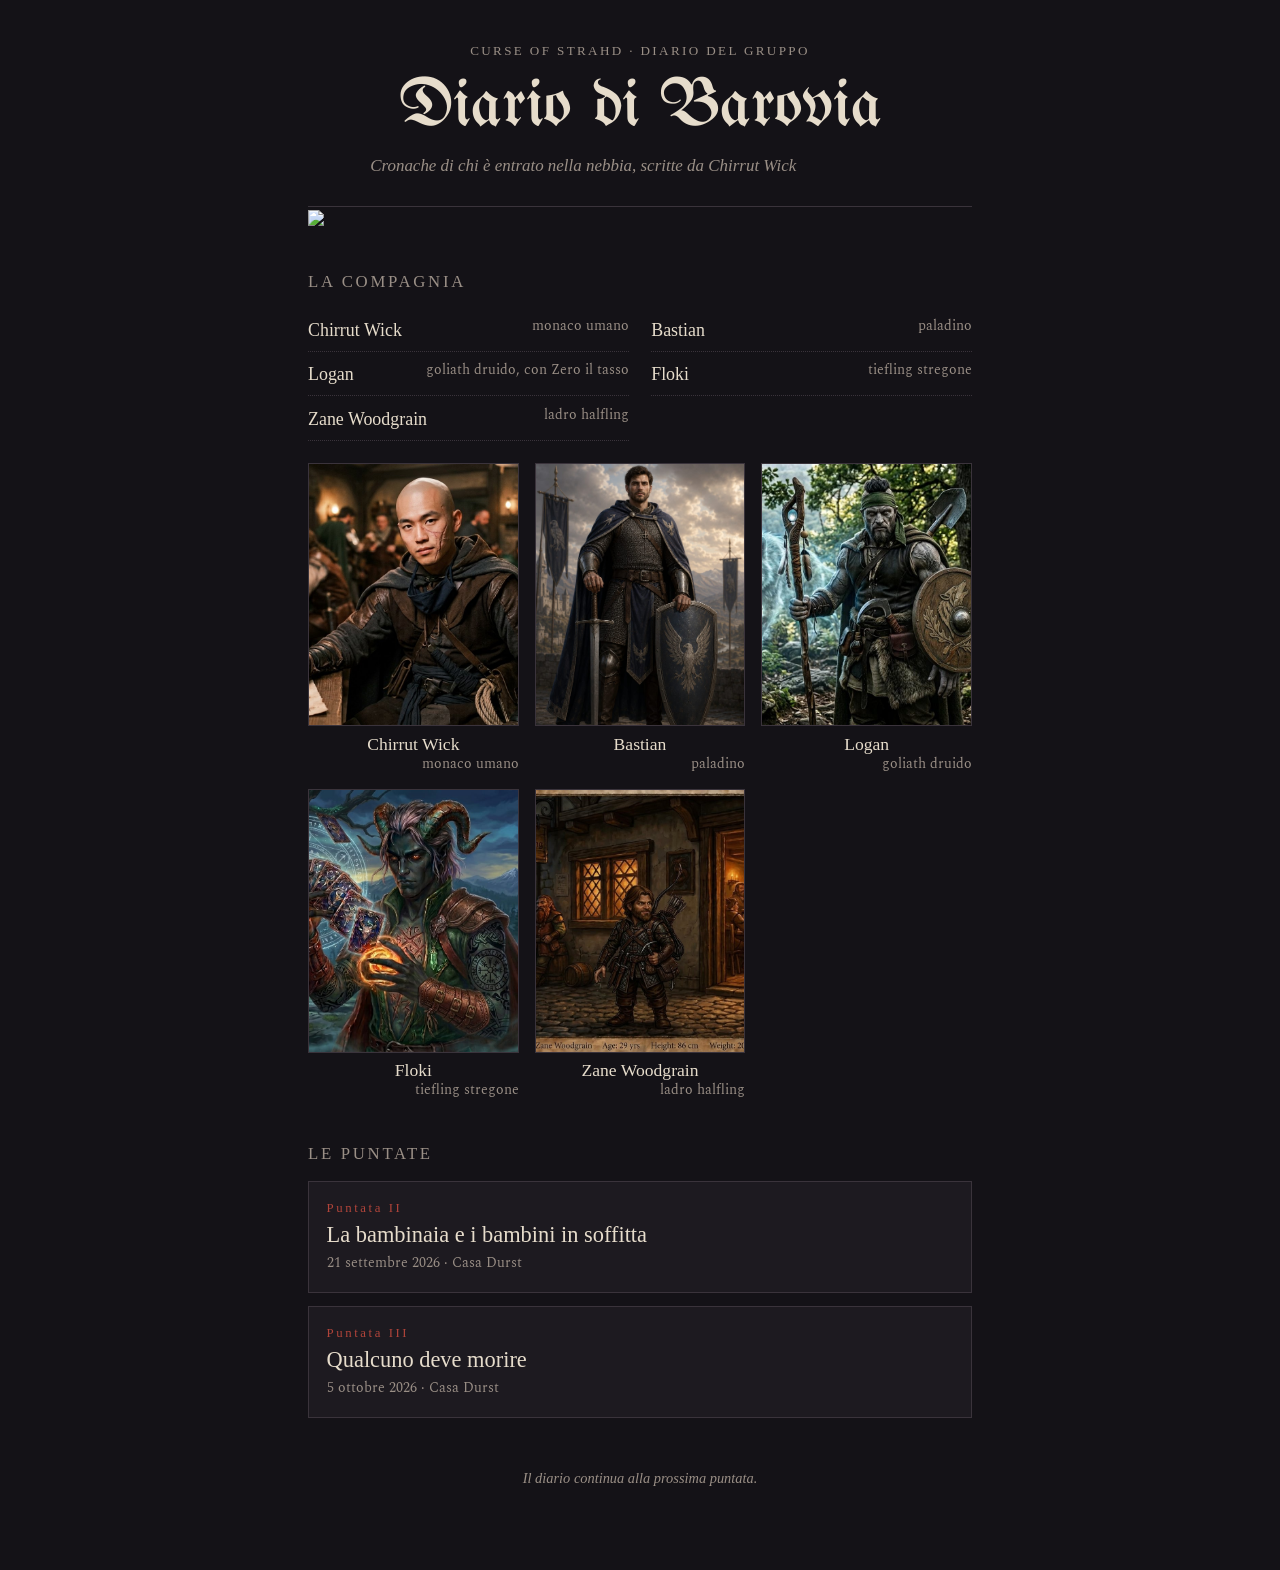
==== index.html @ d3b1a2f1 "Update index.html" ====
<!doctype html>
<html lang="it"><head><meta charset="utf-8"><meta name="viewport" content="width=device-width,initial-scale=1">
<title>Diario di Barovia</title>
<link rel="preconnect" href="https://fonts.googleapis.com">
<link rel="stylesheet" href="https://fonts.googleapis.com/css2?family=IM+Fell+English:ital@0;1&family=IM+Fell+English+SC&family=UnifrakturMaguntia&family=Spectral:ital,wght@0,400;0,600;1,400&display=swap">
<link rel="stylesheet" href="css/stile.css">
</head><body>
<div class="wrap">
  <header class="mast">
    <div class="eyebrow">Curse of Strahd · diario del gruppo</div>
    <h1>Diario di Barovia</h1>
    <p class="sub">Cronache di chi è entrato nella nebbia, scritte da Chirrut Wick</p>
  </header>

  <img src="https://encrypted-tbn0.gstatic.com/images?q=tbn:ANd9GcRXPYrxgi_lUupOevZ2qIyUKU7CnAfvV0_L8DEgRZUi1w&s=10"/>
  <!--figure class="plate"><canvas data-scene="house" aria-label="Illustrazione: una casa alta nella nebbia sotto la luna"></canvas>
    <figcaption>La Casa Durst, nel villaggio di Barovia</figcaption></figure-->

  <section class="cast" aria-labelledby="cast-h">
    <h2 id="cast-h">La compagnia</h2>
    <ul>
      <li><b>Chirrut Wick</b><span>monaco umano</span></li>
      <li><b>Bastian</b><span>paladino</span></li>
      <li><b>Logan</b><span>goliath druido, con Zero il tasso</span></li>
      <li><b>Floki</b><span>tiefling stregone</span></li>
      <li><b>Zane Woodgrain</b><span>ladro halfling</span></li>
    </ul>
    <div class="ritratti">
      <figure class="ritratto"><img src="img/chirrut.jpg" alt="Chirrut Wick, monaco umano dal capo rasato con una cicatrice sul volto, seduto in una taverna con dadi e una mappa" loading="lazy" style="object-position:57% 20%">
        <figcaption><b>Chirrut Wick</b><span>monaco umano</span></figcaption></figure>
      <figure class="ritratto"><img src="img/bastian.jpg" alt="Bastian, paladino in cotta di maglia e mantello blu, con spada e scudo con l'aquila" loading="lazy" style="object-position:50% 12%">
        <figcaption><b>Bastian</b><span>paladino</span></figcaption></figure>
      <figure class="ritratto"><img src="img/logan.jpg" alt="Logan, goliath con bastone intagliato e scudo con il lupo, accanto a uno spirito di lupo" loading="lazy" style="object-position:58% 20%">
        <figcaption><b>Logan</b><span>goliath druido</span></figcaption></figure>
      <figure class="ritratto"><img src="img/floki.jpg" alt="Floki, tiefling dalla pelle scura con corna ricurve, che tiene a ventaglio carte magiche e una fiamma nella mano" loading="lazy" style="object-position:66% 30%">
        <figcaption><b>Floki</b><span>tiefling stregone</span></figcaption></figure>
      <figure class="ritratto"><img src="img/zane.jpg" alt="Zane Woodgrain, piccolo ladro halfling con arco e pugnali, davanti a una taverna" loading="lazy" style="object-position:51% 45%">
        <figcaption><b>Zane Woodgrain</b><span>ladro halfling</span></figcaption></figure>
    </div>
  </section>

  <section class="toc-wrap" aria-labelledby="toc-h">
    <h2 id="toc-h">Le puntate</h2>
    <ol class="toc">
      <li><a href="puntata-02.html"><span class="n">Puntata II</span><span class="t">La bambinaia e i bambini in soffitta</span><span class="d">21 settembre 2026 · Casa Durst</span></a></li>
      <li><a href="puntata-03.html"><span class="n">Puntata III</span><span class="t">Qualcuno deve morire</span><span class="d">5 ottobre 2026 · Casa Durst</span></a></li>
    </ol>
  </section>

  <footer>Il diario continua alla prossima puntata.</footer>
</div>
<script src="js/tavole.js"></script>
</body></html>
---- css/stile.css ----
/* Layout: a single candlelit column, like a bound journal; each session is a chapter with painted plates between its scenes. Committed dark look. */
:root{
  --night:#141217;      /* page ground */
  --vellum:#1d1a20;     /* raised panels */
  --ink:#e6dccb;        /* body text, aged paper */
  --ash:#9a8f86;        /* secondary text */
  --blood:#b0443a;      /* single accent: deaths, chants */
  --candle:#d9a75a;     /* warm highlights, links */
  --rule:#3a333b;
  --f-display:"IM Fell English SC","IM Fell English",Georgia,serif;
  --f-frak:"UnifrakturMaguntia","IM Fell English",Georgia,serif;
  --f-body:"Spectral",Georgia,"Times New Roman",serif;
  --f-ital:"IM Fell English",Georgia,serif;
  color-scheme:dark;
}
*{box-sizing:border-box}
body{background:var(--night);color:var(--ink);font-family:var(--f-body);font-size:1.06rem;line-height:1.7;margin:0}
.wrap{max-width:44rem;margin:0 auto;padding-inline:20px;padding-block:2.5rem 5rem}
a{color:var(--candle)}
:focus-visible{outline:2px solid var(--candle);outline-offset:3px}

header.mast{text-align:center;display:grid;gap:.4rem;padding-bottom:1.6rem;border-bottom:1px solid var(--rule)}
.eyebrow{font-family:var(--f-display);letter-spacing:.18em;font-size:.82rem;color:var(--ash);text-transform:uppercase}
h1{font-family:var(--f-frak);font-weight:400;font-size:clamp(2.6rem,9vw,4.2rem);line-height:1.05;margin:.2rem 0;color:var(--ink);text-wrap:balance}
.sub{font-family:var(--f-ital);font-style:italic;color:var(--ash);margin:0}

.plate{margin:1.8rem 0;display:grid;gap:.45rem}
.plate canvas{width:100%;max-width:100%;aspect-ratio:16/7;display:block;border:1px solid var(--rule);background:#0c0b0e}
.plate img{width:100%;max-width:100%;height:auto;display:block;border:1px solid var(--rule)}
.plate figcaption{font-family:var(--f-ital);font-style:italic;font-size:.9rem;color:var(--ash);text-align:center}


section.cast{margin:2rem 0 1rem}
h2{font-family:var(--f-display);font-weight:400;font-size:1.05rem;letter-spacing:.16em;text-transform:uppercase;color:var(--ash);margin:0 0 .8rem}
.cast ul{list-style:none;padding:0;margin:0;display:grid;grid-template-columns:repeat(auto-fit,minmax(13rem,1fr));gap:.1rem 1.4rem}
.cast li{display:flex;justify-content:space-between;gap:1rem;border-bottom:1px dotted var(--rule);padding:.35rem 0}
.cast b{font-family:var(--f-ital);font-weight:400;font-size:1.12rem}
.cast span{color:var(--ash);font-size:.88rem;text-align:right}

article.chapter{margin-top:3.5rem;scroll-margin-top:4rem}
.ch-head{text-align:center;display:grid;gap:.2rem;margin-bottom:1rem}
.ch-num{font-family:var(--f-display);letter-spacing:.2em;color:var(--blood);font-size:.9rem}
.ch-head h3{font-family:var(--f-ital);font-weight:400;font-size:clamp(1.8rem,5.5vw,2.4rem);line-height:1.15;margin:0;text-wrap:balance}
.ch-date{font-family:var(--f-ital);font-style:italic;color:var(--ash)}
h4{font-family:var(--f-display);font-weight:400;font-size:1.2rem;letter-spacing:.06em;color:var(--candle);margin:2rem 0 .3rem}
p{margin:.5rem 0 1rem;max-width:65ch}
.chapter > p.first::first-letter,.chapter .lead::first-letter{font-family:var(--f-frak);float:left;font-size:3.6rem;line-height:.85;padding:.35rem .5rem 0 0;color:var(--blood)}
ul.visions{list-style:none;padding:0;margin:.4rem 0 1.2rem;display:grid;gap:.35rem}
ul.visions li{padding-left:1.4rem;position:relative}
ul.visions li::before{content:"✦";position:absolute;left:0;color:var(--candle);font-size:.75rem;top:.35rem}
blockquote.chant{margin:1.4rem 0;padding:.9rem 1.2rem;background:var(--vellum);border-left:2px solid var(--blood);font-family:var(--f-ital);font-style:italic;font-size:1.2rem;color:var(--ink)}
blockquote.chant small{display:block;font-family:var(--f-display);font-style:normal;font-size:.75rem;letter-spacing:.16em;color:var(--ash);margin-top:.3rem}
.fall{color:var(--blood);font-weight:600}
.orn{text-align:center;color:var(--rule);letter-spacing:1em;margin:3rem 0 0;font-size:1.1rem}
footer{margin-top:3rem;text-align:center;color:var(--ash);font-family:var(--f-ital);font-style:italic;font-size:.9rem}
@media (max-width:480px){body{font-size:1rem}.plate canvas{aspect-ratio:16/9}}

/* barra e navigazione tra i capitoli */
.topbar{display:flex;justify-content:space-between;align-items:baseline;gap:1rem;flex-wrap:wrap;border-bottom:1px solid var(--rule);padding-bottom:.8rem}
.topbar a{font-family:var(--f-display);letter-spacing:.08em;text-decoration:none}
.topbar span{font-family:var(--f-ital);font-style:italic;color:var(--ash)}
.pager{display:grid;grid-template-columns:1fr 1fr;gap:1rem;margin-top:3rem;border-top:1px solid var(--rule);padding-top:1.2rem}
.pager a{display:grid;gap:.1rem;text-decoration:none;color:var(--ink);padding:.6rem .8rem;border:1px solid var(--rule)}
.pager a:hover{border-color:var(--candle)}
.pager a.next{text-align:right;grid-column:2}
.pager small{font-family:var(--f-display);letter-spacing:.14em;color:var(--ash);font-size:.75rem}
.pager b{font-family:var(--f-ital);font-weight:400;font-size:1.1rem}
/* indice dei capitoli */
ol.toc{list-style:none;padding:0;margin:0;display:grid;gap:.8rem}
ol.toc a{display:grid;gap:.15rem;text-decoration:none;color:var(--ink);padding:1rem 1.1rem;background:var(--vellum);border:1px solid var(--rule)}
ol.toc a:hover{border-color:var(--candle)}
ol.toc .n{font-family:var(--f-display);letter-spacing:.2em;color:var(--blood);font-size:.8rem}
ol.toc .t{font-family:var(--f-ital);font-size:1.4rem;line-height:1.2}
ol.toc .d{color:var(--ash);font-size:.9rem}
section.toc-wrap{margin-top:2.5rem}
.chapter:first-of-type{margin-top:2rem}
/* galleria dei ritratti */
.ritratti{display:grid;grid-template-columns:repeat(auto-fit,minmax(10rem,1fr));gap:1rem;margin-top:1.4rem}
.ritratto{margin:0;display:grid;gap:.4rem}
.ritratto img{width:100%;max-width:100%;aspect-ratio:4/5;object-fit:cover;display:block;border:1px solid var(--rule)}
.ritratto figcaption{display:grid;text-align:center;line-height:1.3}
.ritratto b{font-family:var(--f-ital);font-weight:400;font-size:1.1rem}
.ritratto span{color:var(--ash);font-size:.85rem}
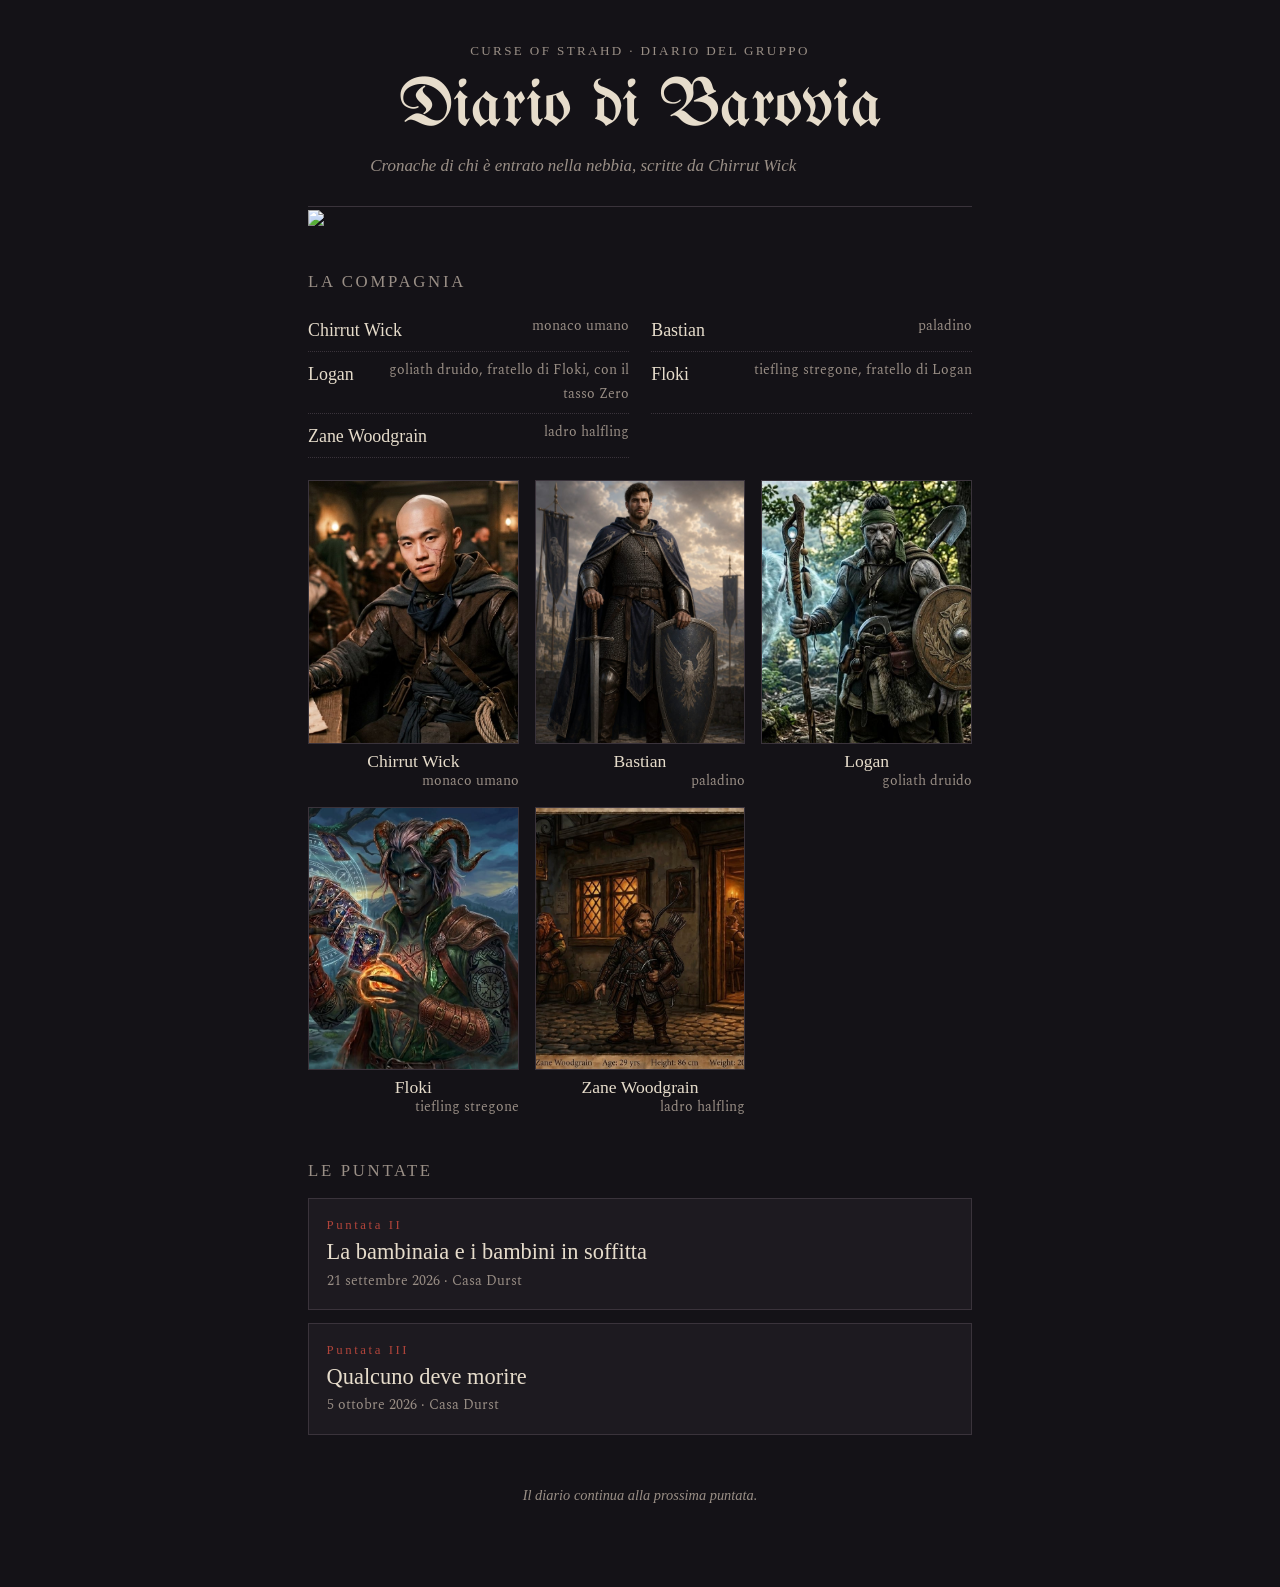
==== commit 34add237: "Floki morto e tornato; Floki e Logan fratelli Co-Authored-By: Claude Opus 5.5 <noreply@anthropic.com" ====
--- a/index.html
+++ b/index.html
@@ -21,8 +21,8 @@
     <ul>
       <li><b>Chirrut Wick</b><span>monaco umano</span></li>
       <li><b>Bastian</b><span>paladino</span></li>
-      <li><b>Logan</b><span>goliath druido, con Zero il tasso</span></li>
-      <li><b>Floki</b><span>tiefling stregone</span></li>
+      <li><b>Logan</b><span>goliath druido, fratello di Floki, con il tasso Zero</span></li>
+      <li><b>Floki</b><span>tiefling stregone, fratello di Logan</span></li>
       <li><b>Zane Woodgrain</b><span>ladro halfling</span></li>
     </ul>
     <div class="ritratti">
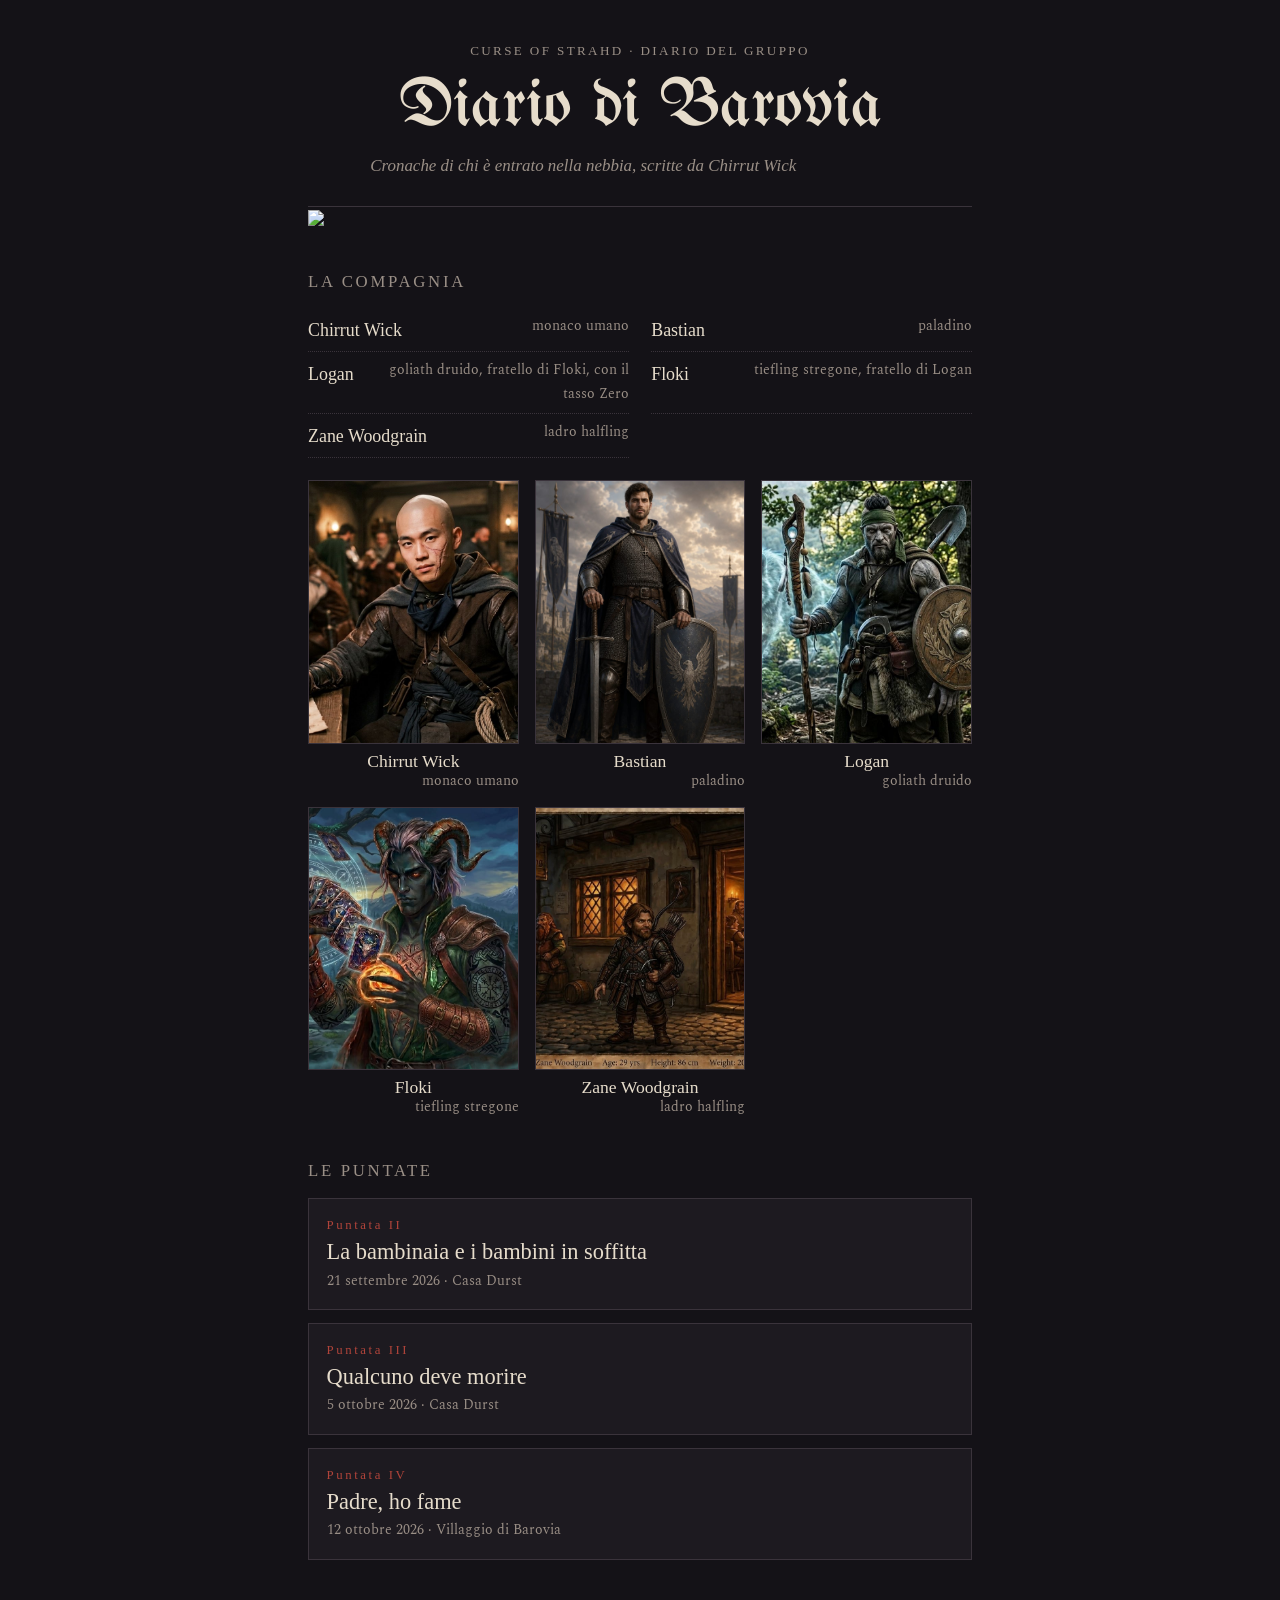
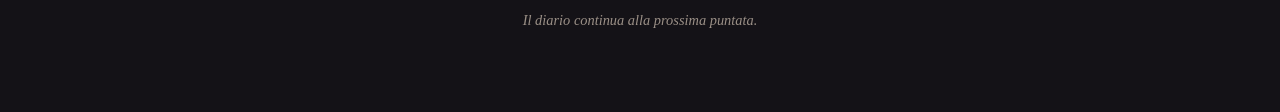
==== commit 55106a5c: "Aggiunge la puntata IV: Padre, ho fame Co-Authored-By: Claude Opus 5.5 <noreply@anthropic.com> Claud" ====
--- a/index.html
+++ b/index.html
@@ -44,6 +44,7 @@
     <ol class="toc">
       <li><a href="puntata-02.html"><span class="n">Puntata II</span><span class="t">La bambinaia e i bambini in soffitta</span><span class="d">21 settembre 2026 · Casa Durst</span></a></li>
       <li><a href="puntata-03.html"><span class="n">Puntata III</span><span class="t">Qualcuno deve morire</span><span class="d">5 ottobre 2026 · Casa Durst</span></a></li>
+      <li><a href="puntata-04.html"><span class="n">Puntata IV</span><span class="t">Padre, ho fame</span><span class="d">12 ottobre 2026 · Villaggio di Barovia</span></a></li>
     </ol>
   </section>
 
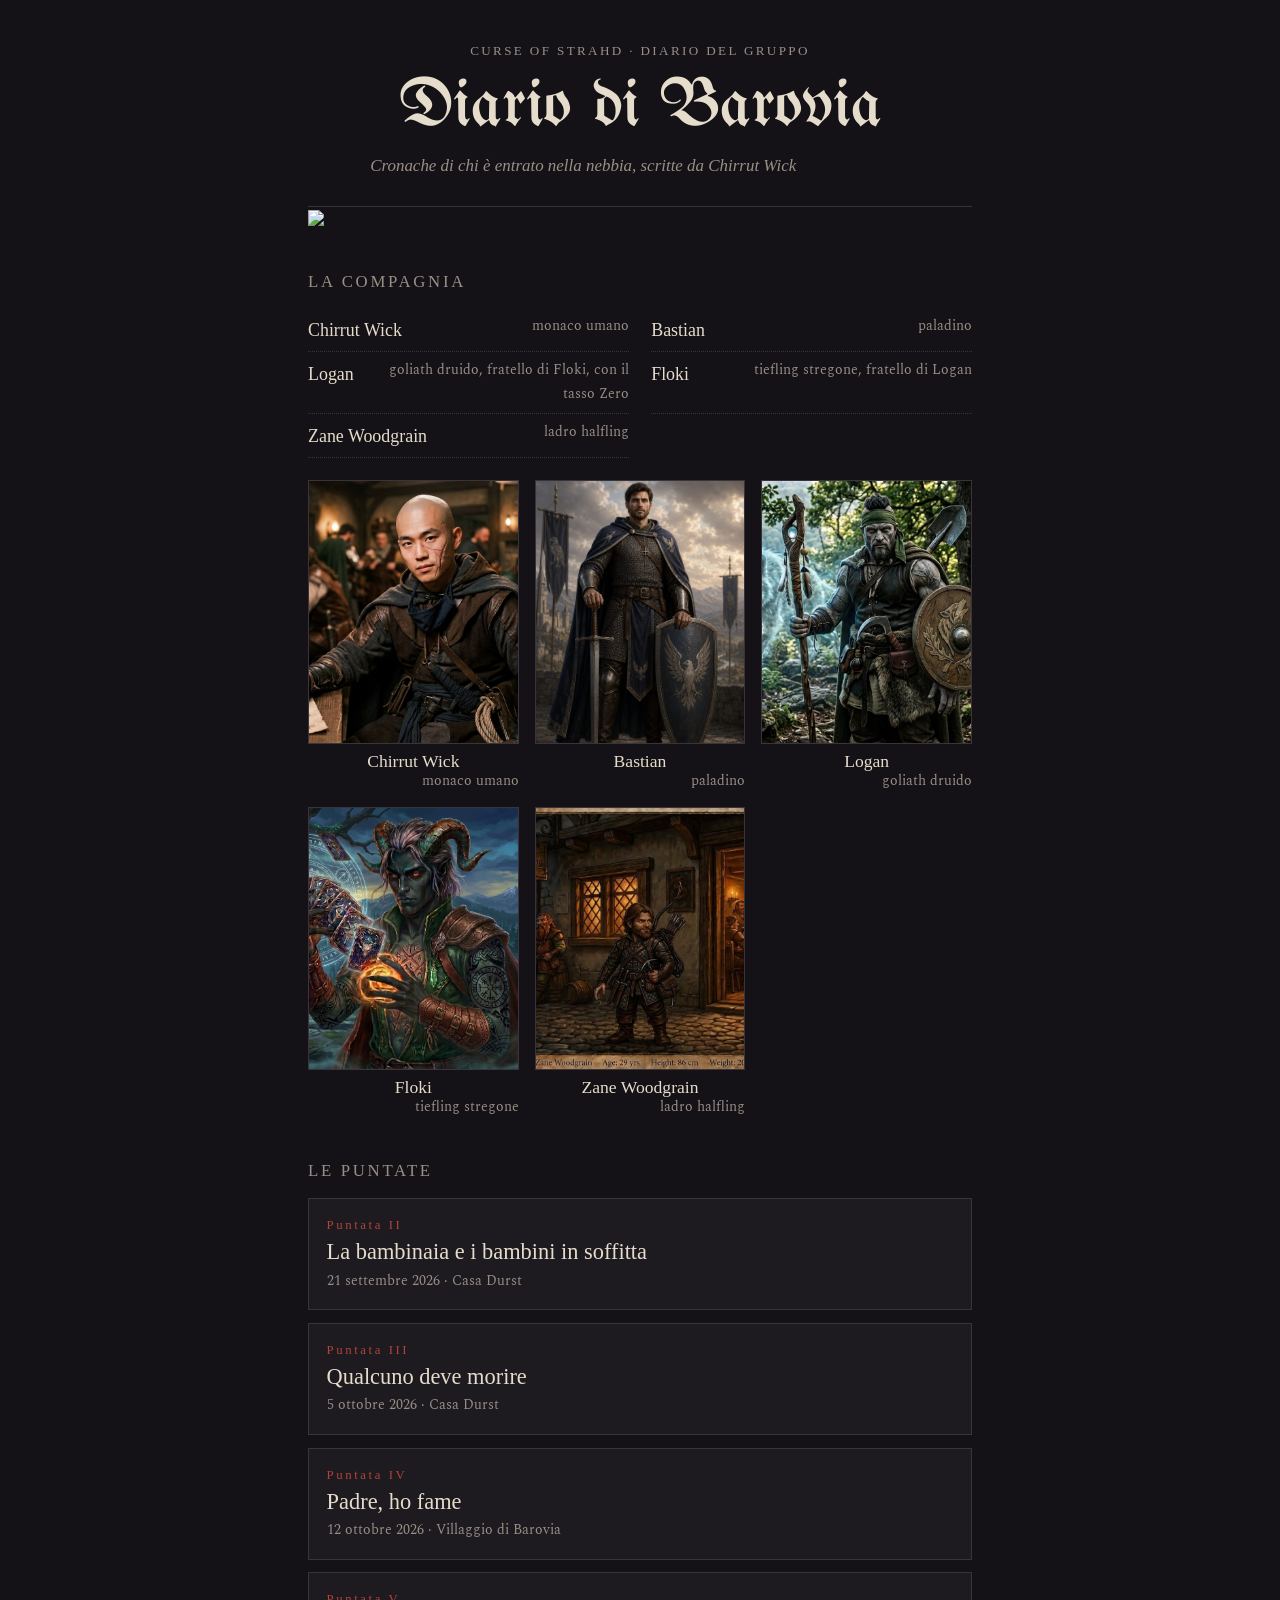
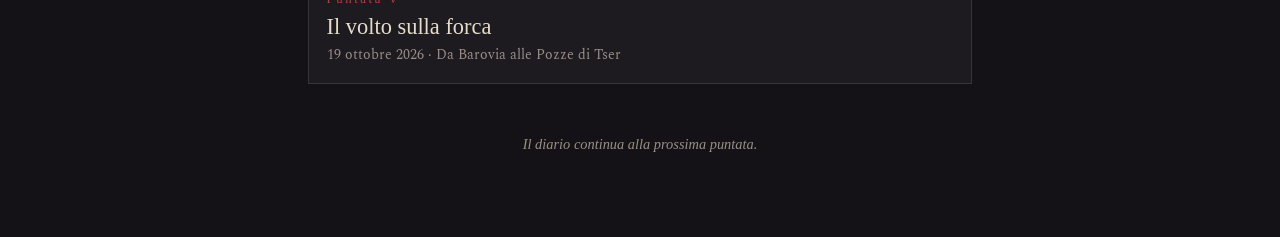
==== commit 4e120344: "Puntata V: Il volto sulla forca Co-Authored-By: Claude Opus 5.5 <noreply@anthropic.com> Claude-Sessi" ====
--- a/index.html
+++ b/index.html
@@ -45,6 +45,7 @@
       <li><a href="puntata-02.html"><span class="n">Puntata II</span><span class="t">La bambinaia e i bambini in soffitta</span><span class="d">21 settembre 2026 · Casa Durst</span></a></li>
       <li><a href="puntata-03.html"><span class="n">Puntata III</span><span class="t">Qualcuno deve morire</span><span class="d">5 ottobre 2026 · Casa Durst</span></a></li>
       <li><a href="puntata-04.html"><span class="n">Puntata IV</span><span class="t">Padre, ho fame</span><span class="d">12 ottobre 2026 · Villaggio di Barovia</span></a></li>
+      <li><a href="puntata-05.html"><span class="n">Puntata V</span><span class="t">Il volto sulla forca</span><span class="d">19 ottobre 2026 · Da Barovia alle Pozze di Tser</span></a></li>
     </ol>
   </section>
 
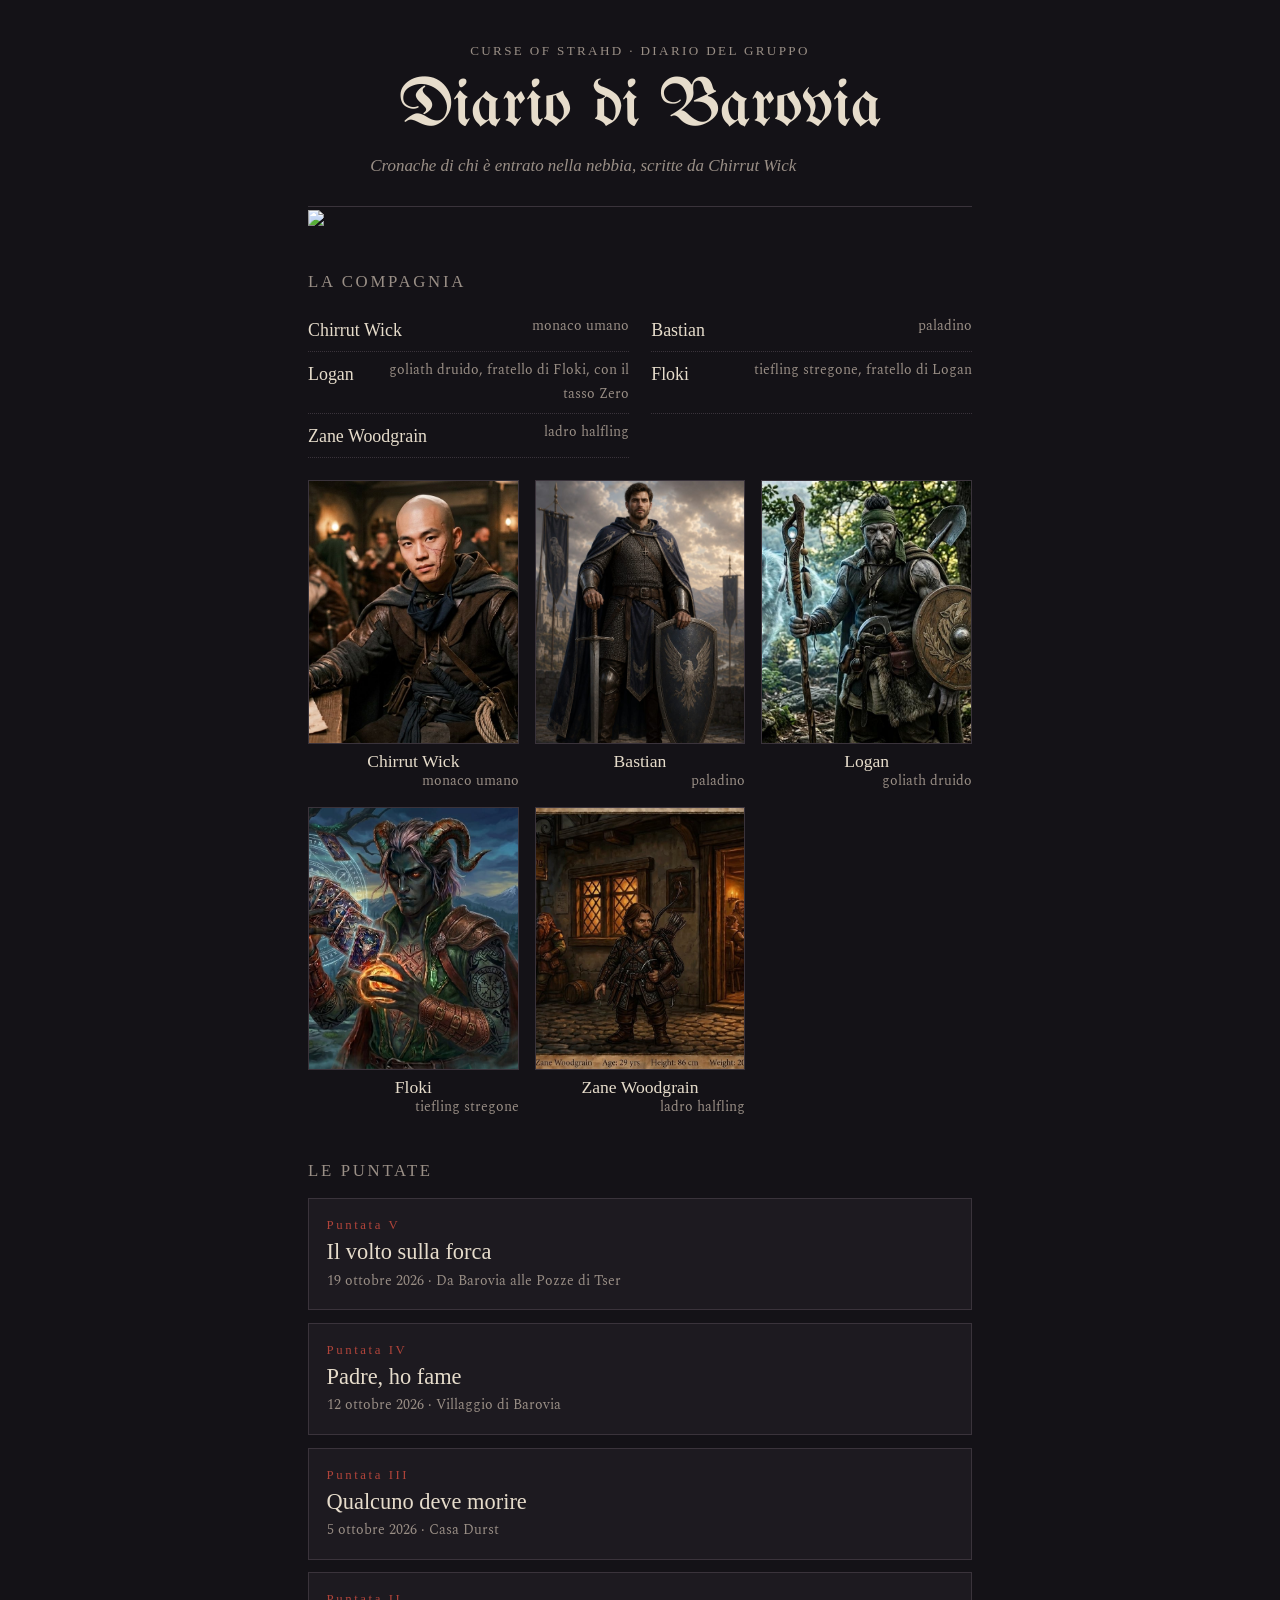
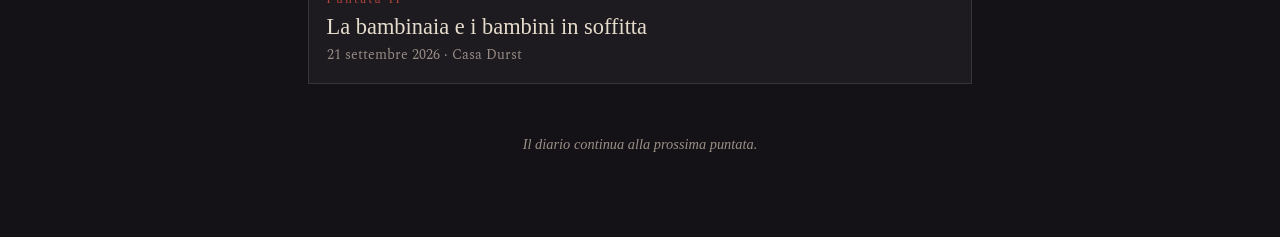
==== commit ca4b6d84: "Indice: puntate in ordine decrescente Co-Authored-By: Claude Opus 5.5 <noreply@anthropic.com> Claude" ====
--- a/index.html
+++ b/index.html
@@ -41,11 +41,11 @@
 
   <section class="toc-wrap" aria-labelledby="toc-h">
     <h2 id="toc-h">Le puntate</h2>
-    <ol class="toc">
+    <ol class="toc" reversed>
+      <li><a href="puntata-05.html"><span class="n">Puntata V</span><span class="t">Il volto sulla forca</span><span class="d">19 ottobre 2026 · Da Barovia alle Pozze di Tser</span></a></li>
+      <li><a href="puntata-04.html"><span class="n">Puntata IV</span><span class="t">Padre, ho fame</span><span class="d">12 ottobre 2026 · Villaggio di Barovia</span></a></li>
+      <li><a href="puntata-03.html"><span class="n">Puntata III</span><span class="t">Qualcuno deve morire</span><span class="d">5 ottobre 2026 · Casa Durst</span></a></li>
       <li><a href="puntata-02.html"><span class="n">Puntata II</span><span class="t">La bambinaia e i bambini in soffitta</span><span class="d">21 settembre 2026 · Casa Durst</span></a></li>
-      <li><a href="puntata-03.html"><span class="n">Puntata III</span><span class="t">Qualcuno deve morire</span><span class="d">5 ottobre 2026 · Casa Durst</span></a></li>
-      <li><a href="puntata-04.html"><span class="n">Puntata IV</span><span class="t">Padre, ho fame</span><span class="d">12 ottobre 2026 · Villaggio di Barovia</span></a></li>
-      <li><a href="puntata-05.html"><span class="n">Puntata V</span><span class="t">Il volto sulla forca</span><span class="d">19 ottobre 2026 · Da Barovia alle Pozze di Tser</span></a></li>
     </ol>
   </section>
 
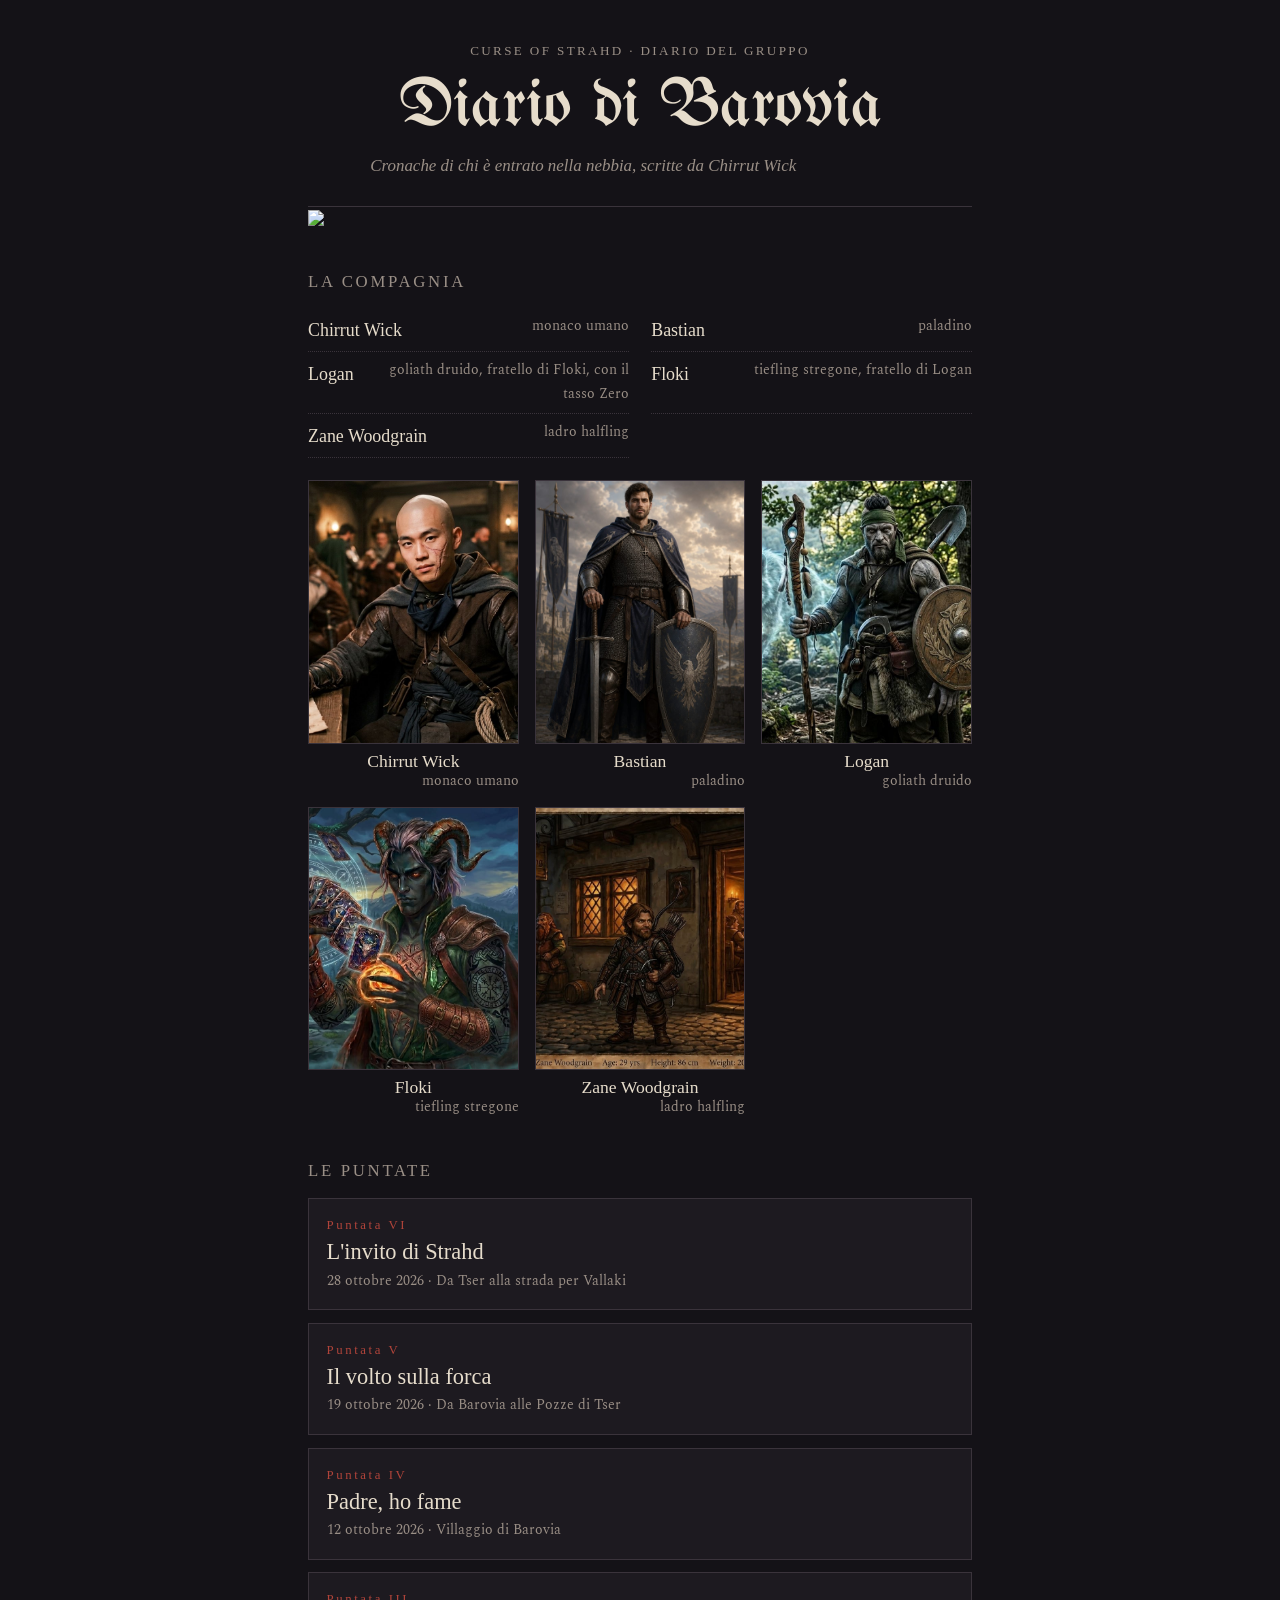
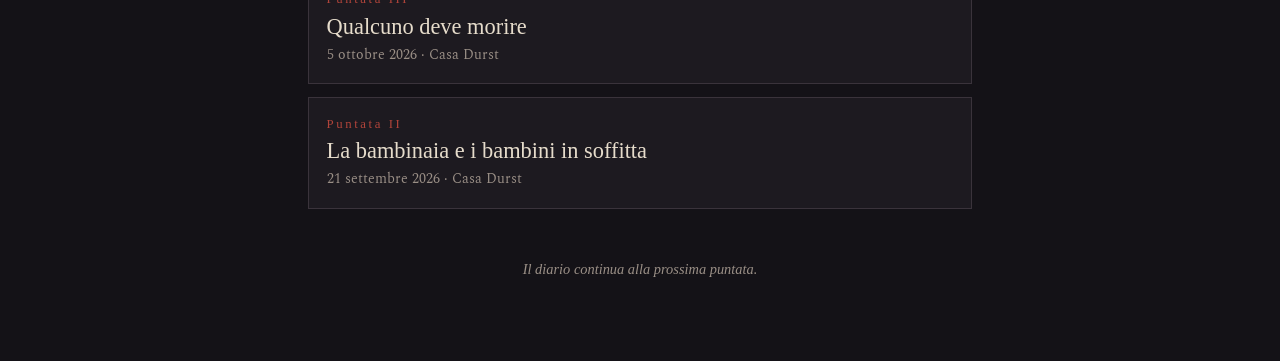
==== commit 46eacd87: "Puntata VI: L'invito di Strahd Co-Authored-By: Claude Opus 5.5 <noreply@anthropic.com> Claude-Sessio" ====
--- a/index.html
+++ b/index.html
@@ -42,6 +42,7 @@
   <section class="toc-wrap" aria-labelledby="toc-h">
     <h2 id="toc-h">Le puntate</h2>
     <ol class="toc" reversed>
+      <li><a href="puntata-06.html"><span class="n">Puntata VI</span><span class="t">L'invito di Strahd</span><span class="d">28 ottobre 2026 · Da Tser alla strada per Vallaki</span></a></li>
       <li><a href="puntata-05.html"><span class="n">Puntata V</span><span class="t">Il volto sulla forca</span><span class="d">19 ottobre 2026 · Da Barovia alle Pozze di Tser</span></a></li>
       <li><a href="puntata-04.html"><span class="n">Puntata IV</span><span class="t">Padre, ho fame</span><span class="d">12 ottobre 2026 · Villaggio di Barovia</span></a></li>
       <li><a href="puntata-03.html"><span class="n">Puntata III</span><span class="t">Qualcuno deve morire</span><span class="d">5 ottobre 2026 · Casa Durst</span></a></li>
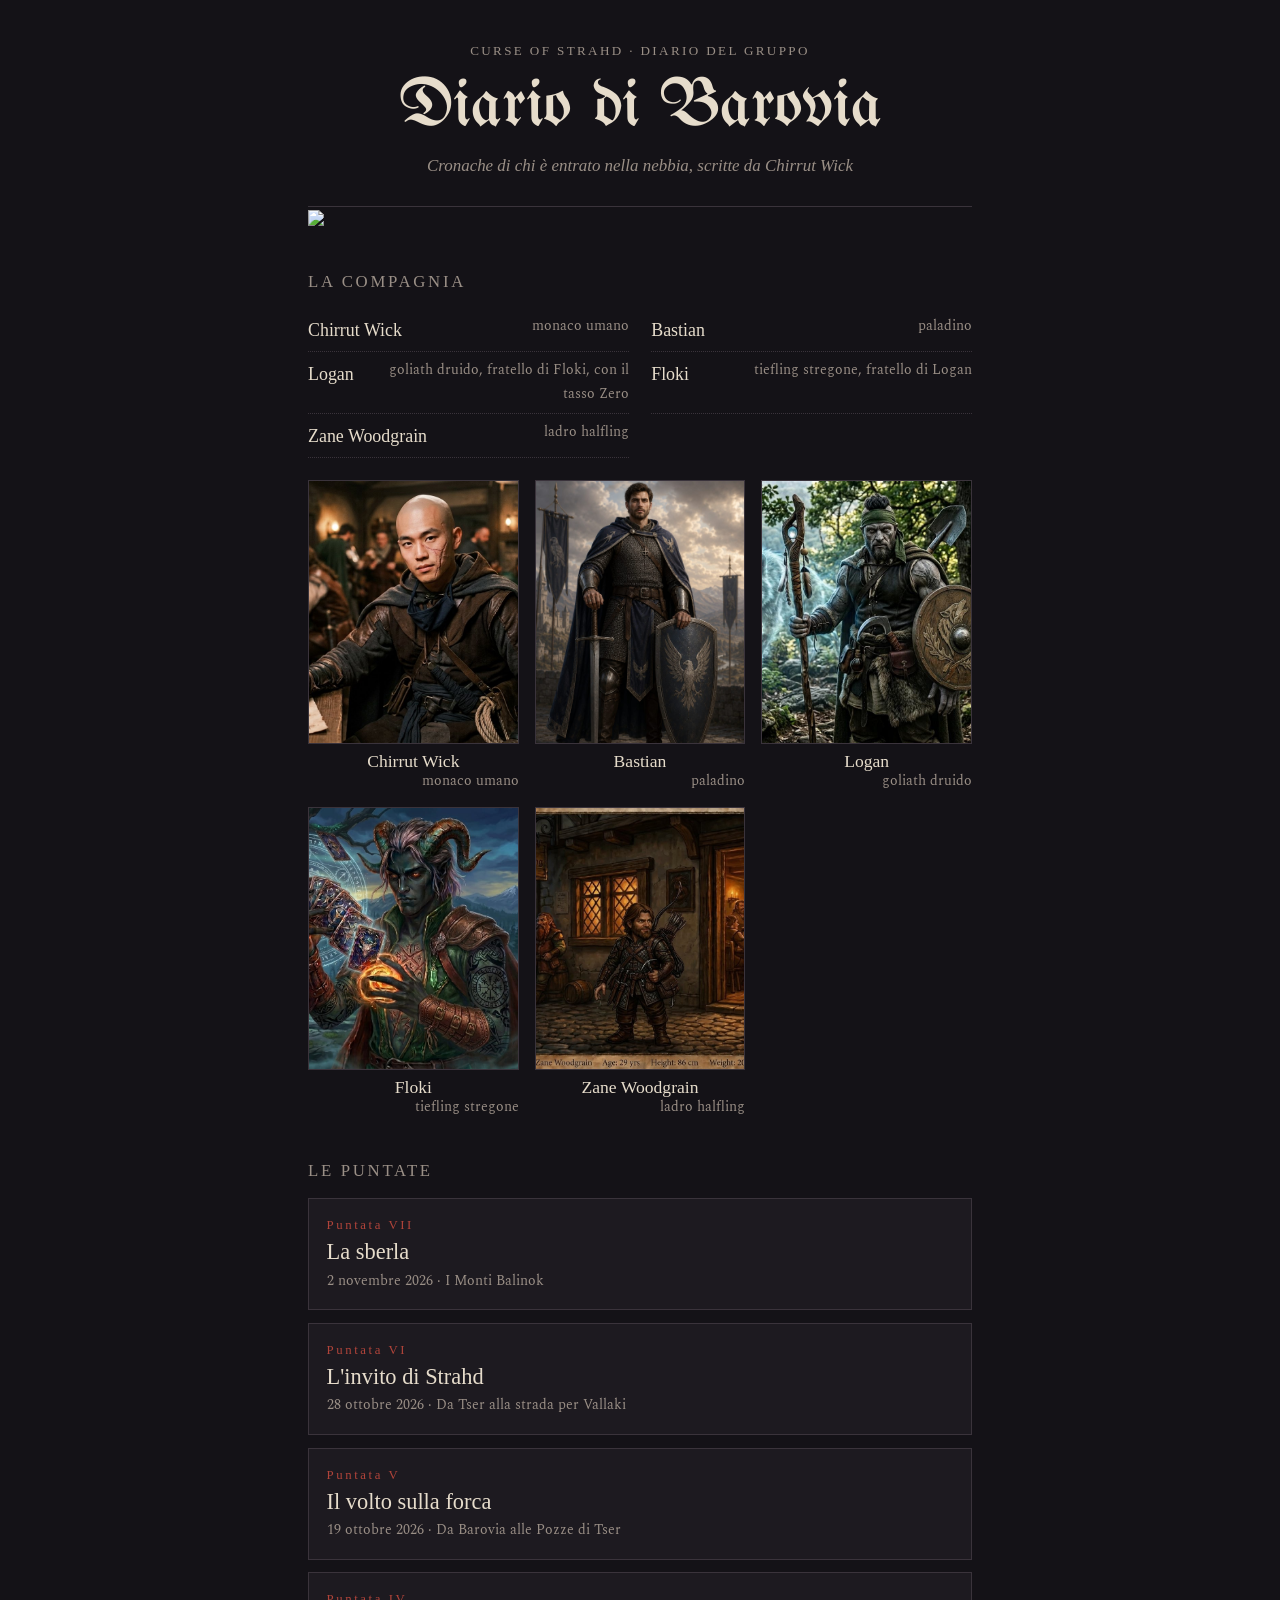
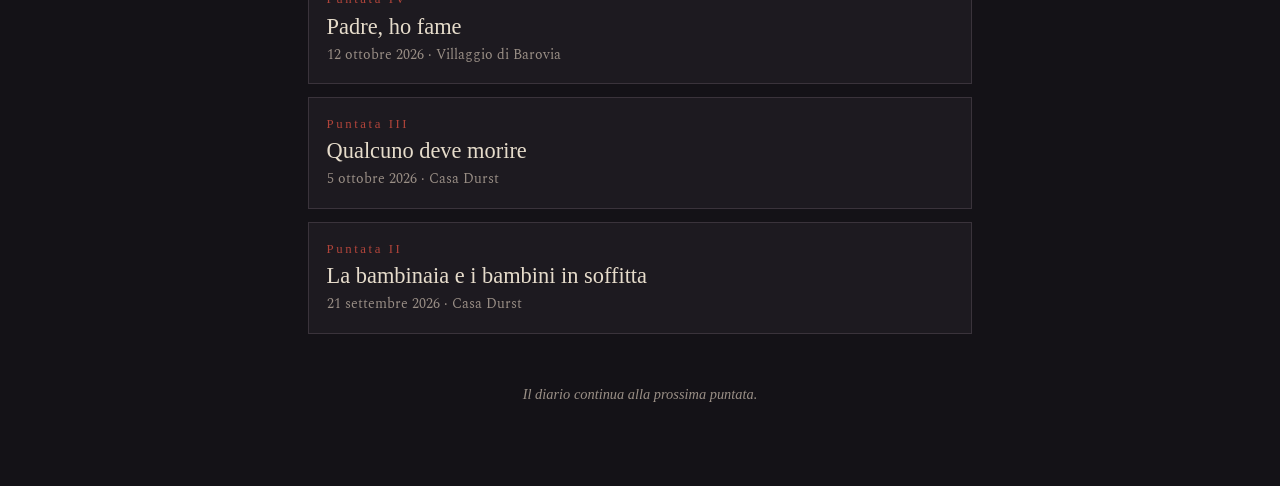
==== commit f8b89d69: "Puntata VII: La sberla Co-Authored-By: Claude Opus 5.5 <noreply@anthropic.com> Claude-Session: https" ====
--- a/index.html
+++ b/index.html
@@ -42,6 +42,7 @@
   <section class="toc-wrap" aria-labelledby="toc-h">
     <h2 id="toc-h">Le puntate</h2>
     <ol class="toc" reversed>
+      <li><a href="puntata-07.html"><span class="n">Puntata VII</span><span class="t">La sberla</span><span class="d">2 novembre 2026 · I Monti Balinok</span></a></li>
       <li><a href="puntata-06.html"><span class="n">Puntata VI</span><span class="t">L'invito di Strahd</span><span class="d">28 ottobre 2026 · Da Tser alla strada per Vallaki</span></a></li>
       <li><a href="puntata-05.html"><span class="n">Puntata V</span><span class="t">Il volto sulla forca</span><span class="d">19 ottobre 2026 · Da Barovia alle Pozze di Tser</span></a></li>
       <li><a href="puntata-04.html"><span class="n">Puntata IV</span><span class="t">Padre, ho fame</span><span class="d">12 ottobre 2026 · Villaggio di Barovia</span></a></li>
--- a/css/stile.css
+++ b/css/stile.css
@@ -43,7 +43,7 @@
 .ch-head h3{font-family:var(--f-ital);font-weight:400;font-size:clamp(1.8rem,5.5vw,2.4rem);line-height:1.15;margin:0;text-wrap:balance}
 .ch-date{font-family:var(--f-ital);font-style:italic;color:var(--ash)}
 h4{font-family:var(--f-display);font-weight:400;font-size:1.2rem;letter-spacing:.06em;color:var(--candle);margin:2rem 0 .3rem}
-p{margin:.5rem 0 1rem;max-width:65ch}
+p{margin:.5rem 0 1rem}
 .chapter > p.first::first-letter,.chapter .lead::first-letter{font-family:var(--f-frak);float:left;font-size:3.6rem;line-height:.85;padding:.35rem .5rem 0 0;color:var(--blood)}
 ul.visions{list-style:none;padding:0;margin:.4rem 0 1.2rem;display:grid;gap:.35rem}
 ul.visions li{padding-left:1.4rem;position:relative}
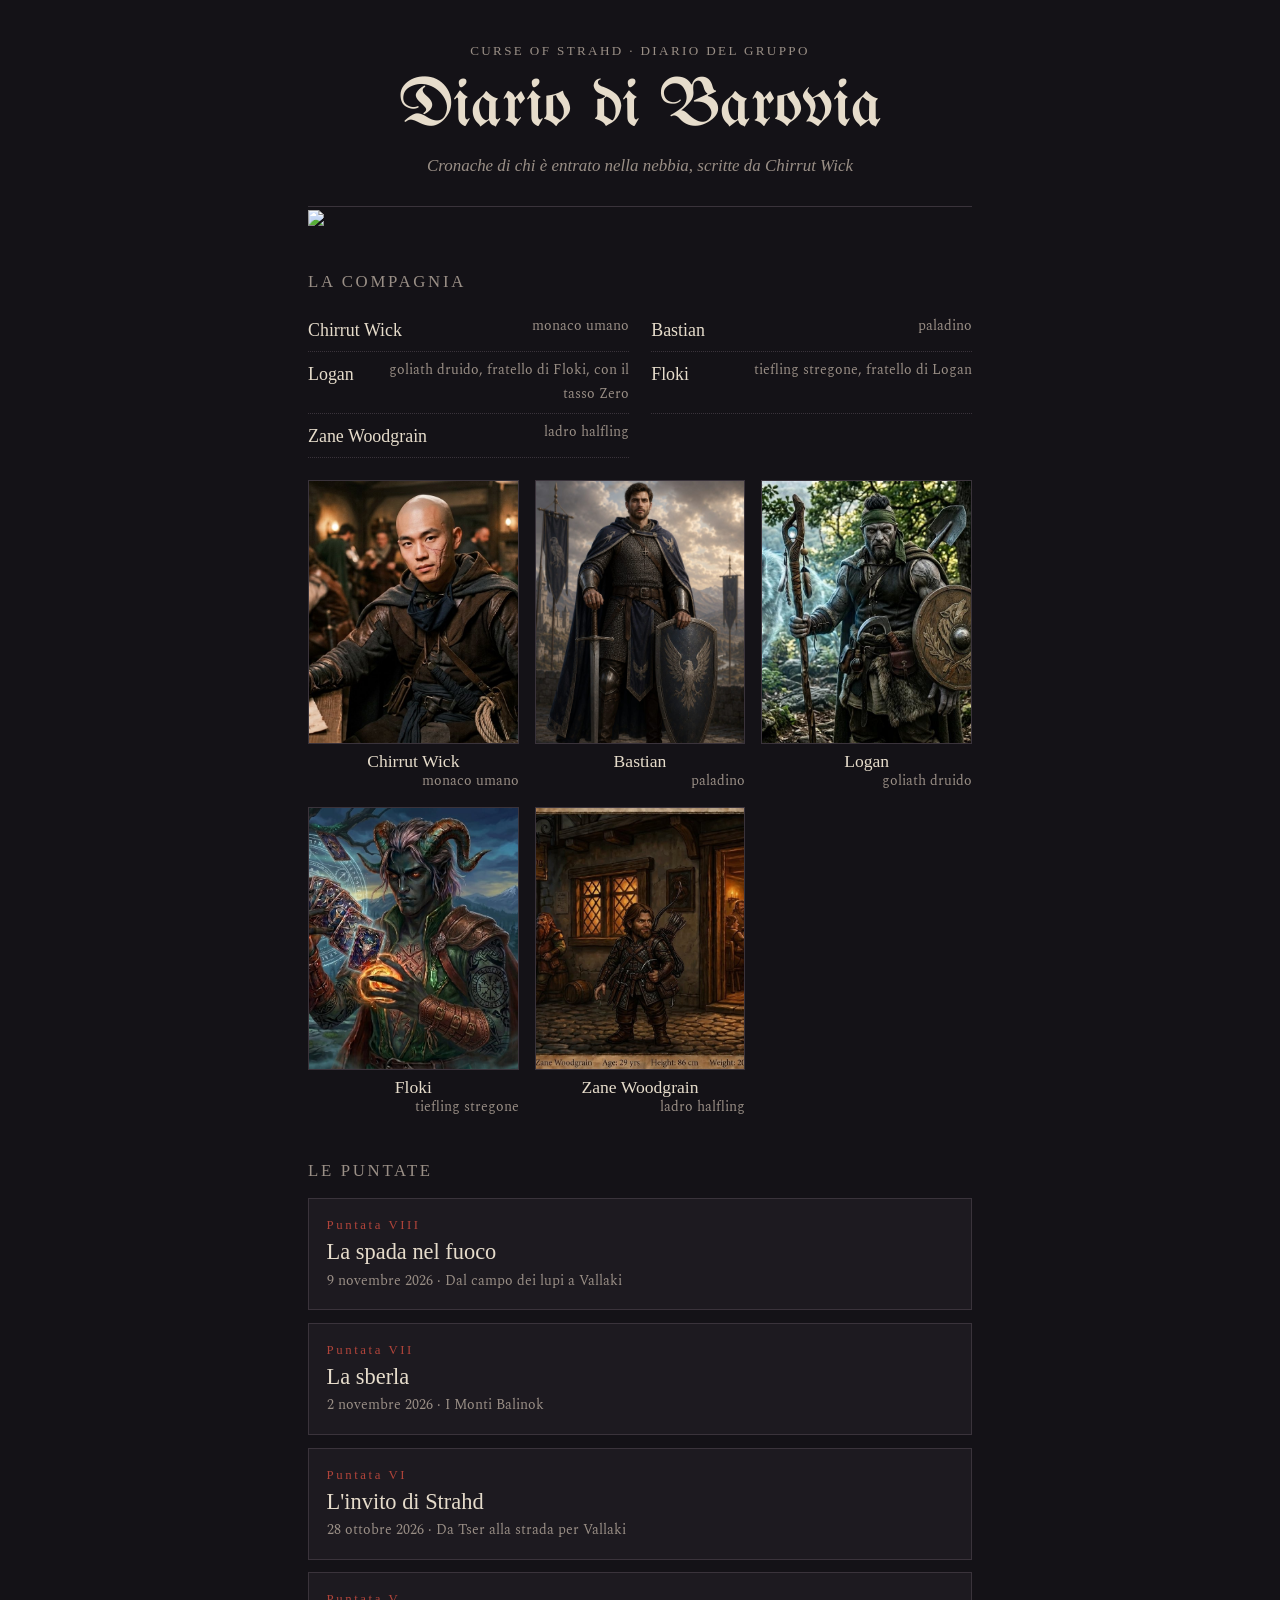
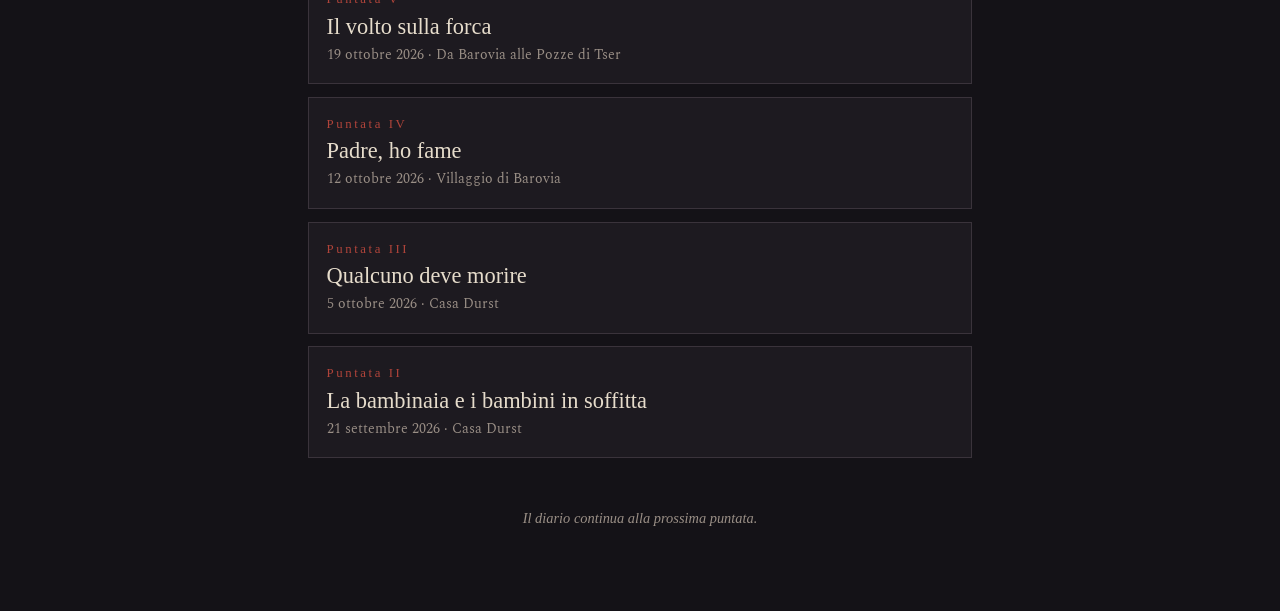
==== commit e3f5577f: "Puntata VIII: La spada nel fuoco Co-Authored-By: Claude Opus 5.5 <noreply@anthropic.com> Claude-Sess" ====
--- a/index.html
+++ b/index.html
@@ -42,6 +42,7 @@
   <section class="toc-wrap" aria-labelledby="toc-h">
     <h2 id="toc-h">Le puntate</h2>
     <ol class="toc" reversed>
+      <li><a href="puntata-08.html"><span class="n">Puntata VIII</span><span class="t">La spada nel fuoco</span><span class="d">9 novembre 2026 · Dal campo dei lupi a Vallaki</span></a></li>
       <li><a href="puntata-07.html"><span class="n">Puntata VII</span><span class="t">La sberla</span><span class="d">2 novembre 2026 · I Monti Balinok</span></a></li>
       <li><a href="puntata-06.html"><span class="n">Puntata VI</span><span class="t">L'invito di Strahd</span><span class="d">28 ottobre 2026 · Da Tser alla strada per Vallaki</span></a></li>
       <li><a href="puntata-05.html"><span class="n">Puntata V</span><span class="t">Il volto sulla forca</span><span class="d">19 ottobre 2026 · Da Barovia alle Pozze di Tser</span></a></li>
